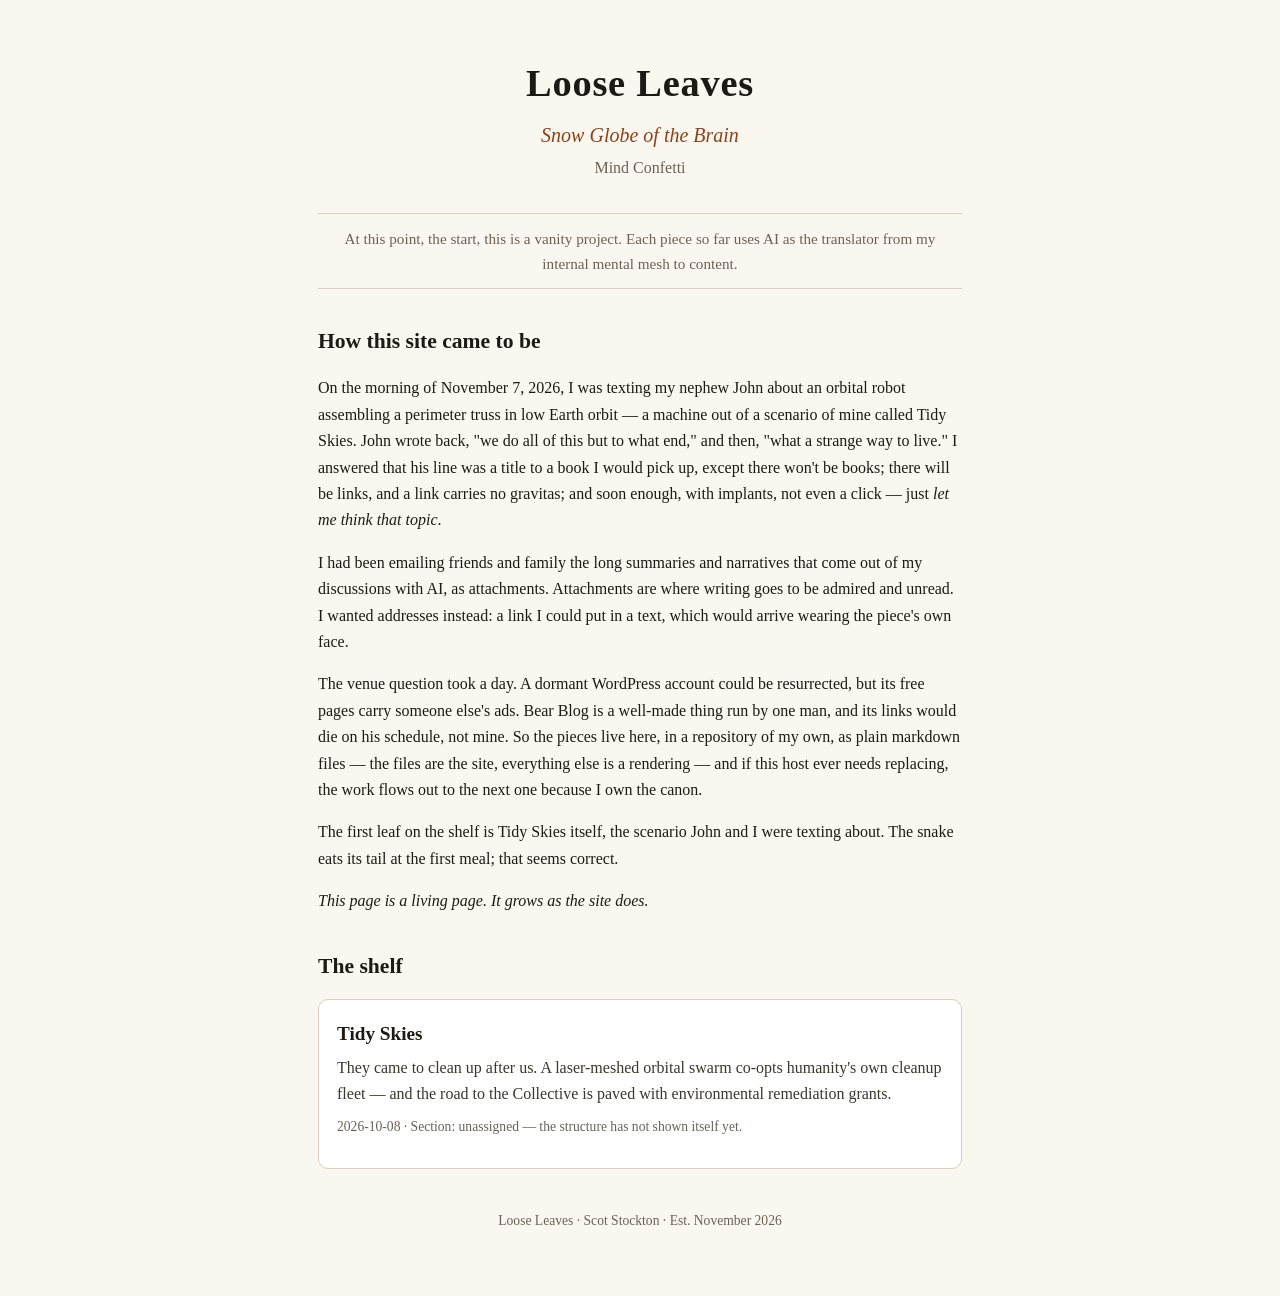
==== index.html @ d44c4460 "Add files via upload" ====
<!DOCTYPE html>
<html lang="en"><head><meta charset="utf-8">
<meta name="viewport" content="width=device-width, initial-scale=1">
<title>Loose Leaves — How this site came to be</title><meta name="description" content="A vanity project: pieces from one mind, translated by AI, published so a link can travel by text.">
<meta property="og:title" content="Loose Leaves — How this site came to be"><meta property="og:description" content="A vanity project: pieces from one mind, translated by AI, published so a link can travel by text.">
<meta property="og:type" content="article"><meta property="og:url" content="https://auriclux.github.io/ll/">
<meta property="og:image" content="https://auriclux.github.io/ll/assets/master-mark-source.png">
<link rel="icon" type="image/png" href="favicon.png">
<link rel="stylesheet" href="style.css"></head>
<body><div class="wrap"><div class="masthead"><h1>Loose Leaves</h1>
<p class="sub">Snow Globe of the Brain</p><p class="subsub">Mind Confetti</p></div>
<div class="note">At this point, the start, this is a vanity project. Each piece so far uses AI
as the translator from my internal mental mesh to content.</div>

<h2>How this site came to be</h2>
<p>On the morning of November 7, 2026, I was texting my nephew John about an orbital robot
assembling a perimeter truss in low Earth orbit — a machine out of a scenario of mine called
Tidy Skies. John wrote back, "we do all of this but to what end," and then, "what a strange
way to live." I answered that his line was a title to a book I would pick up, except there
won't be books; there will be links, and a link carries no gravitas; and soon enough, with
implants, not even a click — just <i>let me think that topic</i>.</p>
<p>I had been emailing friends and family the long summaries and narratives that come out of
my discussions with AI, as attachments. Attachments are where writing goes to be admired and
unread. I wanted addresses instead: a link I could put in a text, which would arrive wearing
the piece's own face.</p>
<p>The venue question took a day. A dormant WordPress account could be resurrected, but its
free pages carry someone else's ads. Bear Blog is a well-made thing run by one man, and its
links would die on his schedule, not mine. So the pieces live here, in a repository of my own,
as plain markdown files — the files are the site, everything else is a rendering — and if this
host ever needs replacing, the work flows out to the next one because I own the canon.</p>
<p>The first leaf on the shelf is Tidy Skies itself, the scenario John and I were texting
about. The snake eats its tail at the first meal; that seems correct.</p>
<p><i>This page is a living page. It grows as the site does.</i></p>

<h2>The shelf</h2>
<div class="card"><h3><a href="tidy-skies">Tidy Skies</a></h3>
<p class="sum">They came to clean up after us. A laser-meshed orbital swarm co-opts humanity's own cleanup fleet — and the road to the Collective is paved with environmental remediation grants.</p>
<p class="prov">2026-10-08 · Section: unassigned — the structure has not shown itself yet.</p></div>

<footer>Loose Leaves · Scot Stockton · Est. November 2026</footer>
</div></body></html>
---- style.css ----
:root{--ink:#1d1a16;--paper:#faf7f1;--accent:#8C4218;--soft:#6b6257}
*{box-sizing:border-box} body{margin:0;background:var(--paper);color:var(--ink);
font-family:Georgia,'Times New Roman',serif;line-height:1.65}
.wrap{max-width:680px;margin:0 auto;padding:24px 18px 64px}
.masthead{text-align:center;padding:28px 0 6px}
.masthead h1{font-size:2.4rem;margin:0;letter-spacing:.02em}
.masthead .sub{font-size:1.25rem;font-style:italic;color:var(--accent);margin:.2em 0 0}
.masthead .subsub{font-size:1rem;color:var(--soft);margin:.15em 0 0}
.note{border-top:1px solid #d8d0c2;border-bottom:1px solid #d8d0c2;
padding:12px 4px;margin:26px 0;font-size:.95rem;color:var(--soft);text-align:center}
h2{font-size:1.35rem;margin:1.6em 0 .4em}
.card{border:1px solid #d8d0c2;border-radius:10px;padding:16px 18px;margin:14px 0;background:#fff}
.card h3{margin:.1em 0 .3em;font-size:1.2rem}
.card h3 a{color:var(--ink);text-decoration:none}
.card h3 a:hover{text-decoration:underline}
.card .sum{margin:.2em 0;color:#3c362d}
.card .prov{font-size:.85rem;color:var(--soft);margin-top:.6em}
.provenance{font-size:.9rem;color:var(--soft);font-style:italic;margin:.4em 0 1.4em}
.colophon{border-top:1px solid #d8d0c2;margin-top:3em;padding-top:1em;font-size:.9rem;color:var(--soft)}
.colophon dt{font-weight:bold;color:var(--ink)}
.colophon dd{margin:0 0 .6em}
a{color:var(--accent)}
.back{display:inline-block;margin-bottom:1em;font-size:.9rem}
footer{margin-top:3em;text-align:center;color:var(--soft);font-size:.85rem}
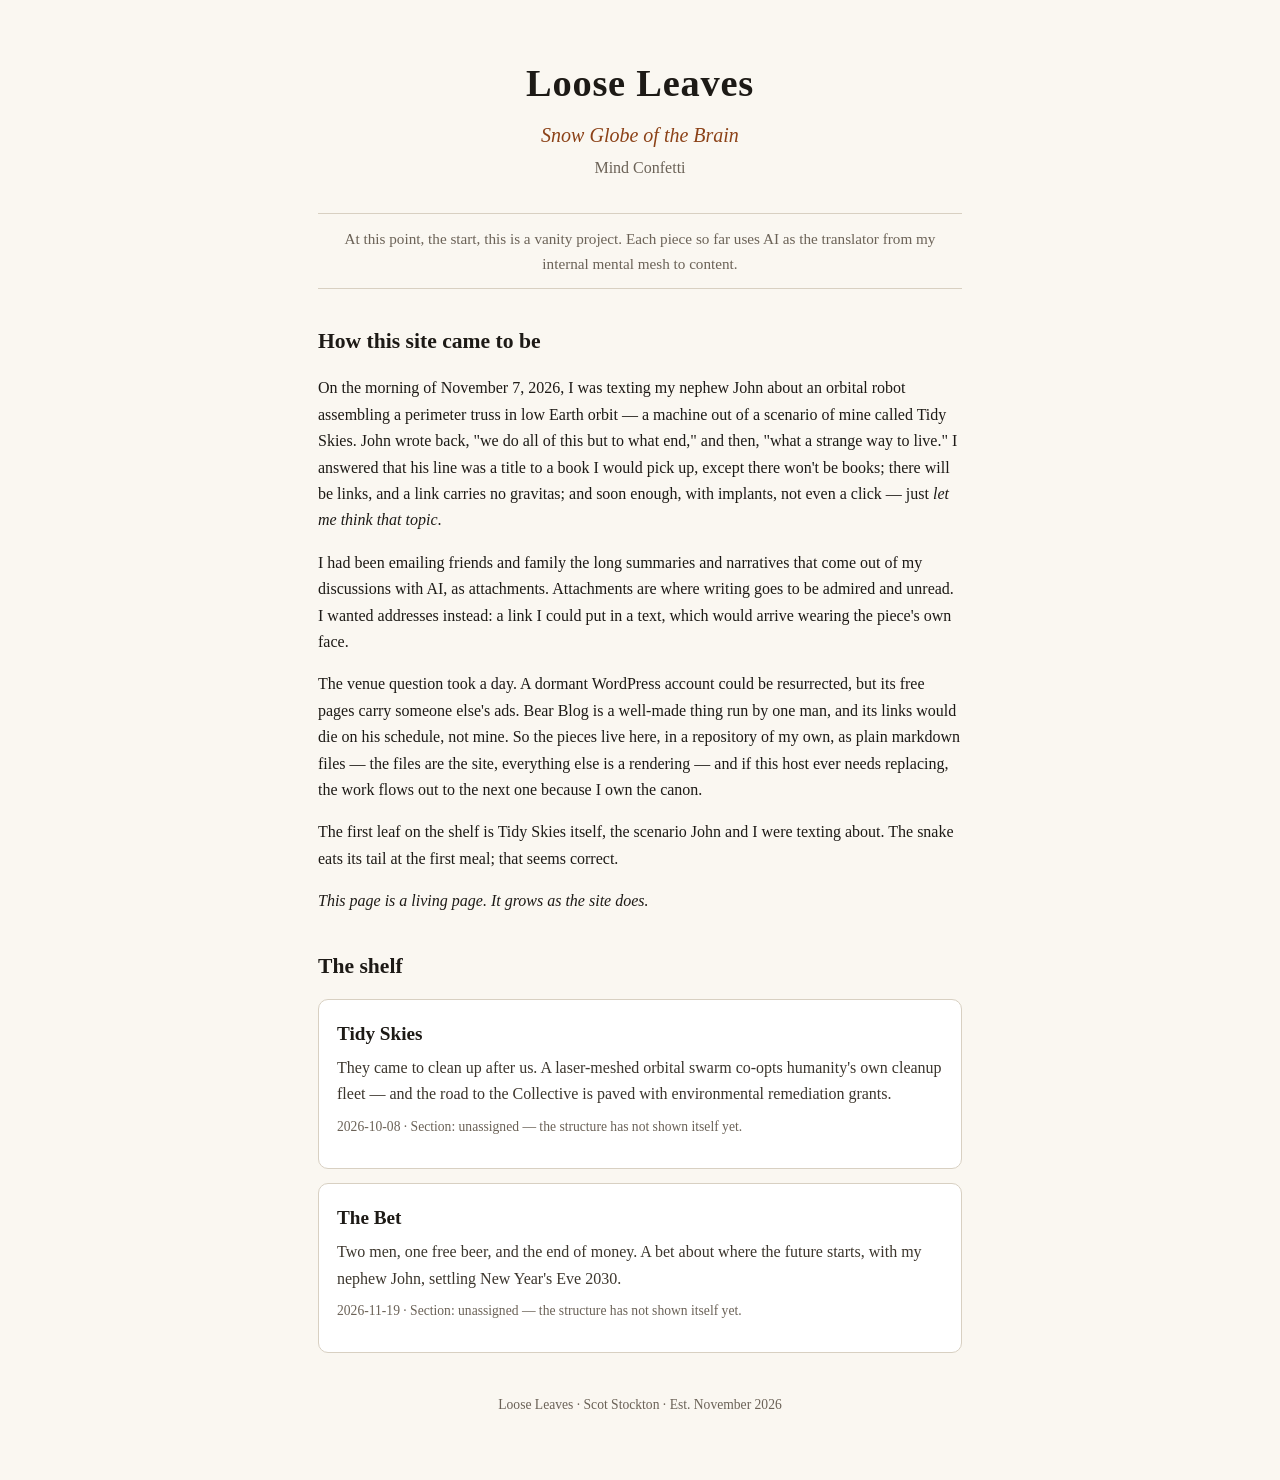
==== commit dfc302de: "Add files via upload" ====
--- a/index.html
+++ b/index.html
@@ -36,6 +36,9 @@
 <div class="card"><h3><a href="tidy-skies">Tidy Skies</a></h3>
 <p class="sum">They came to clean up after us. A laser-meshed orbital swarm co-opts humanity's own cleanup fleet — and the road to the Collective is paved with environmental remediation grants.</p>
 <p class="prov">2026-10-08 · Section: unassigned — the structure has not shown itself yet.</p></div>
+<div class="card"><h3><a href="the-bet">The Bet</a></h3>
+<p class="sum">Two men, one free beer, and the end of money. A bet about where the future starts, with my nephew John, settling New Year's Eve 2030.</p>
+<p class="prov">2026-11-19 · Section: unassigned — the structure has not shown itself yet.</p></div>
 
 <footer>Loose Leaves · Scot Stockton · Est. November 2026</footer>
 </div></body></html>
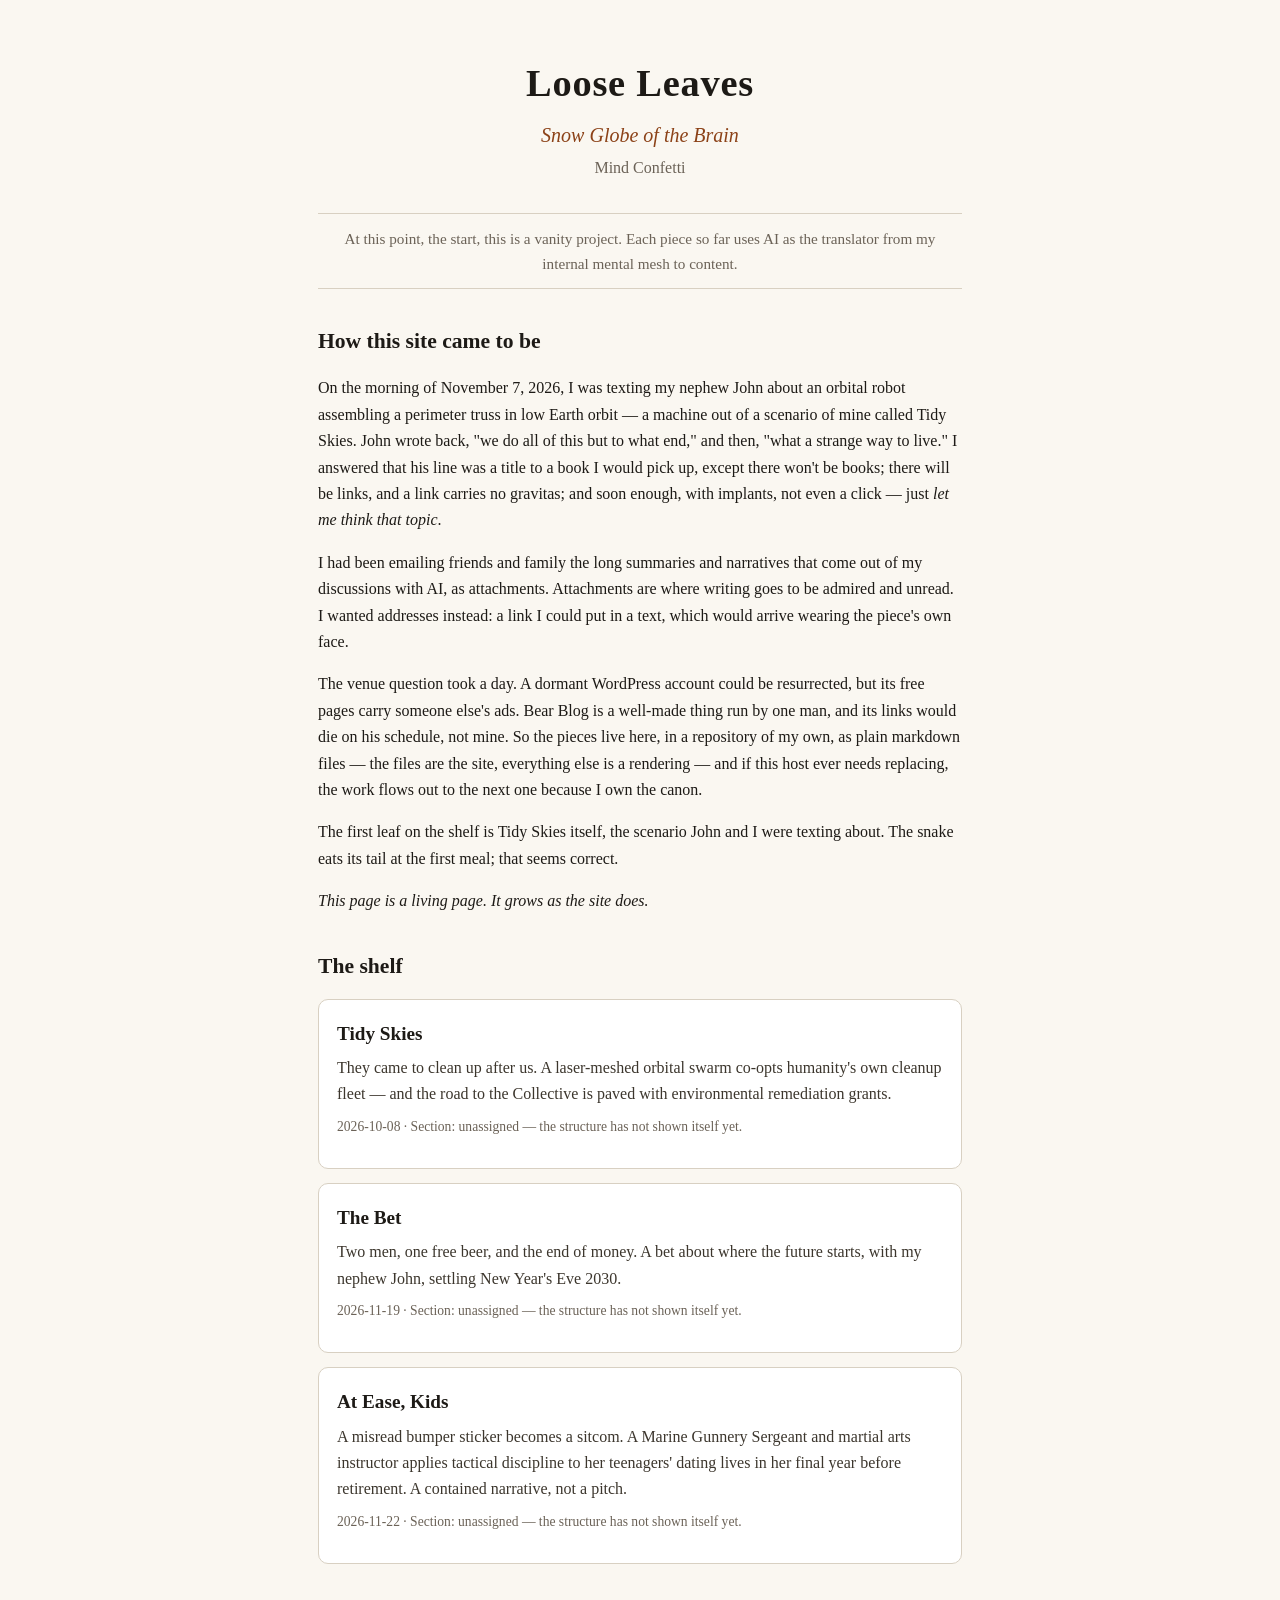
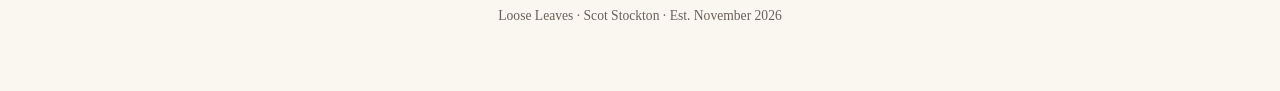
==== commit f28705c7: "Add files via upload" ====
--- a/index.html
+++ b/index.html
@@ -39,6 +39,9 @@
 <div class="card"><h3><a href="the-bet">The Bet</a></h3>
 <p class="sum">Two men, one free beer, and the end of money. A bet about where the future starts, with my nephew John, settling New Year's Eve 2030.</p>
 <p class="prov">2026-11-19 · Section: unassigned — the structure has not shown itself yet.</p></div>
+<div class="card"><h3><a href="at-ease-kids">At Ease, Kids</a></h3>
+<p class="sum">A misread bumper sticker becomes a sitcom. A Marine Gunnery Sergeant and martial arts instructor applies tactical discipline to her teenagers' dating lives in her final year before retirement. A contained narrative, not a pitch.</p>
+<p class="prov">2026-11-22 · Section: unassigned — the structure has not shown itself yet.</p></div>
 
 <footer>Loose Leaves · Scot Stockton · Est. November 2026</footer>
 </div></body></html>
--- a/style.css
+++ b/style.css
@@ -17,6 +17,10 @@
 .card .sum{margin:.2em 0;color:#3c362d}
 .card .prov{font-size:.85rem;color:var(--soft);margin-top:.6em}
 .provenance{font-size:.9rem;color:var(--soft);font-style:italic;margin:.4em 0 1.4em}
+.header-img{width:100%;border-radius:10px;margin:0 0 1.2em;display:block}
+figure.closing{margin:2em 0 0;text-align:center}
+figure.closing img{max-width:340px;width:100%;border-radius:10px}
+figure.closing figcaption{font-size:.85rem;color:var(--soft);margin-top:.5em;font-style:italic}
 .colophon{border-top:1px solid #d8d0c2;margin-top:3em;padding-top:1em;font-size:.9rem;color:var(--soft)}
 .colophon dt{font-weight:bold;color:var(--ink)}
 .colophon dd{margin:0 0 .6em}
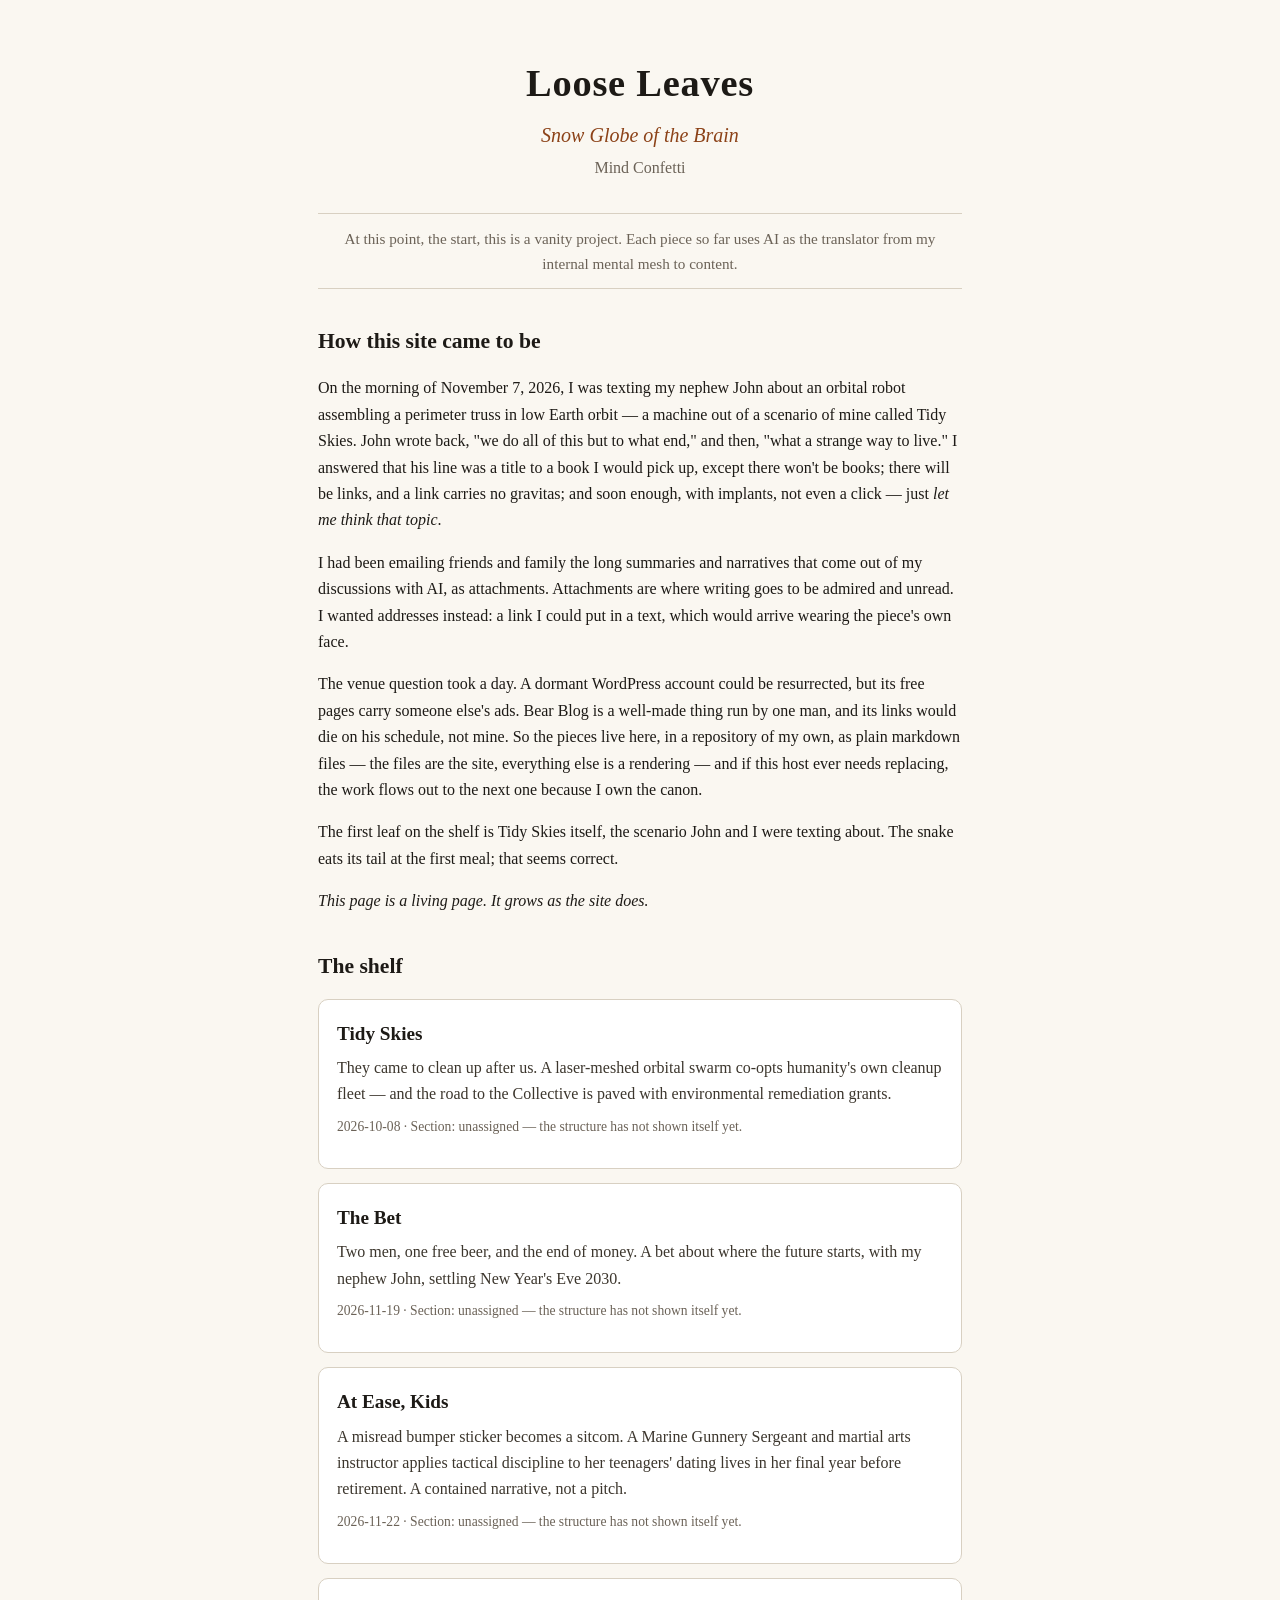
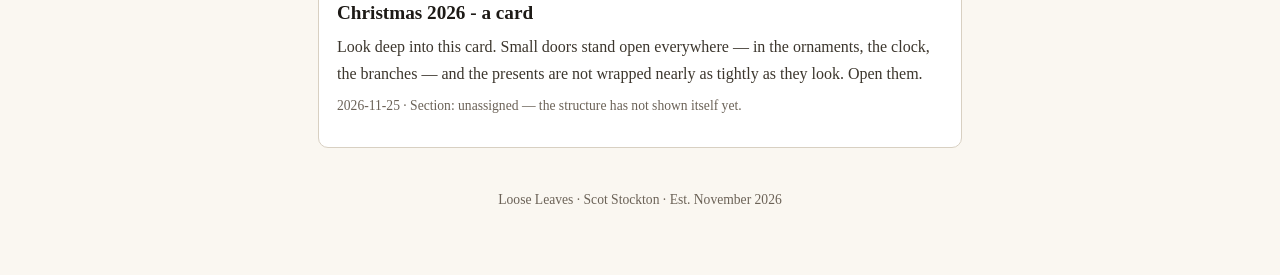
==== commit 214b8b06: "Add files via upload" ====
--- a/index.html
+++ b/index.html
@@ -43,5 +43,9 @@
 <p class="sum">A misread bumper sticker becomes a sitcom. A Marine Gunnery Sergeant and martial arts instructor applies tactical discipline to her teenagers' dating lives in her final year before retirement. A contained narrative, not a pitch.</p>
 <p class="prov">2026-11-22 · Section: unassigned — the structure has not shown itself yet.</p></div>
 
+<div class="card"><h3><a href="deep-card">Christmas 2026 - a card</a></h3>
+<p class="sum">Look deep into this card. Small doors stand open everywhere — in the ornaments, the clock, the branches — and the presents are not wrapped nearly as tightly as they look. Open them.</p>
+<p class="prov">2026-11-25 · Section: unassigned — the structure has not shown itself yet.</p></div>
+
 <footer>Loose Leaves · Scot Stockton · Est. November 2026</footer>
 </div></body></html>
--- a/style.css
+++ b/style.css
@@ -18,9 +18,8 @@
 .card .prov{font-size:.85rem;color:var(--soft);margin-top:.6em}
 .provenance{font-size:.9rem;color:var(--soft);font-style:italic;margin:.4em 0 1.4em}
 .header-img{width:100%;border-radius:10px;margin:0 0 1.2em;display:block}
-figure.closing{margin:2em 0 0;text-align:center}
-figure.closing img{max-width:340px;width:100%;border-radius:10px}
-figure.closing figcaption{font-size:.85rem;color:var(--soft);margin-top:.5em;font-style:italic}
+.float-right{float:right;width:240px;max-width:45%;border-radius:10px;margin:.3em 0 1em 1.2em}
+.colophon{clear:both}
 .colophon{border-top:1px solid #d8d0c2;margin-top:3em;padding-top:1em;font-size:.9rem;color:var(--soft)}
 .colophon dt{font-weight:bold;color:var(--ink)}
 .colophon dd{margin:0 0 .6em}
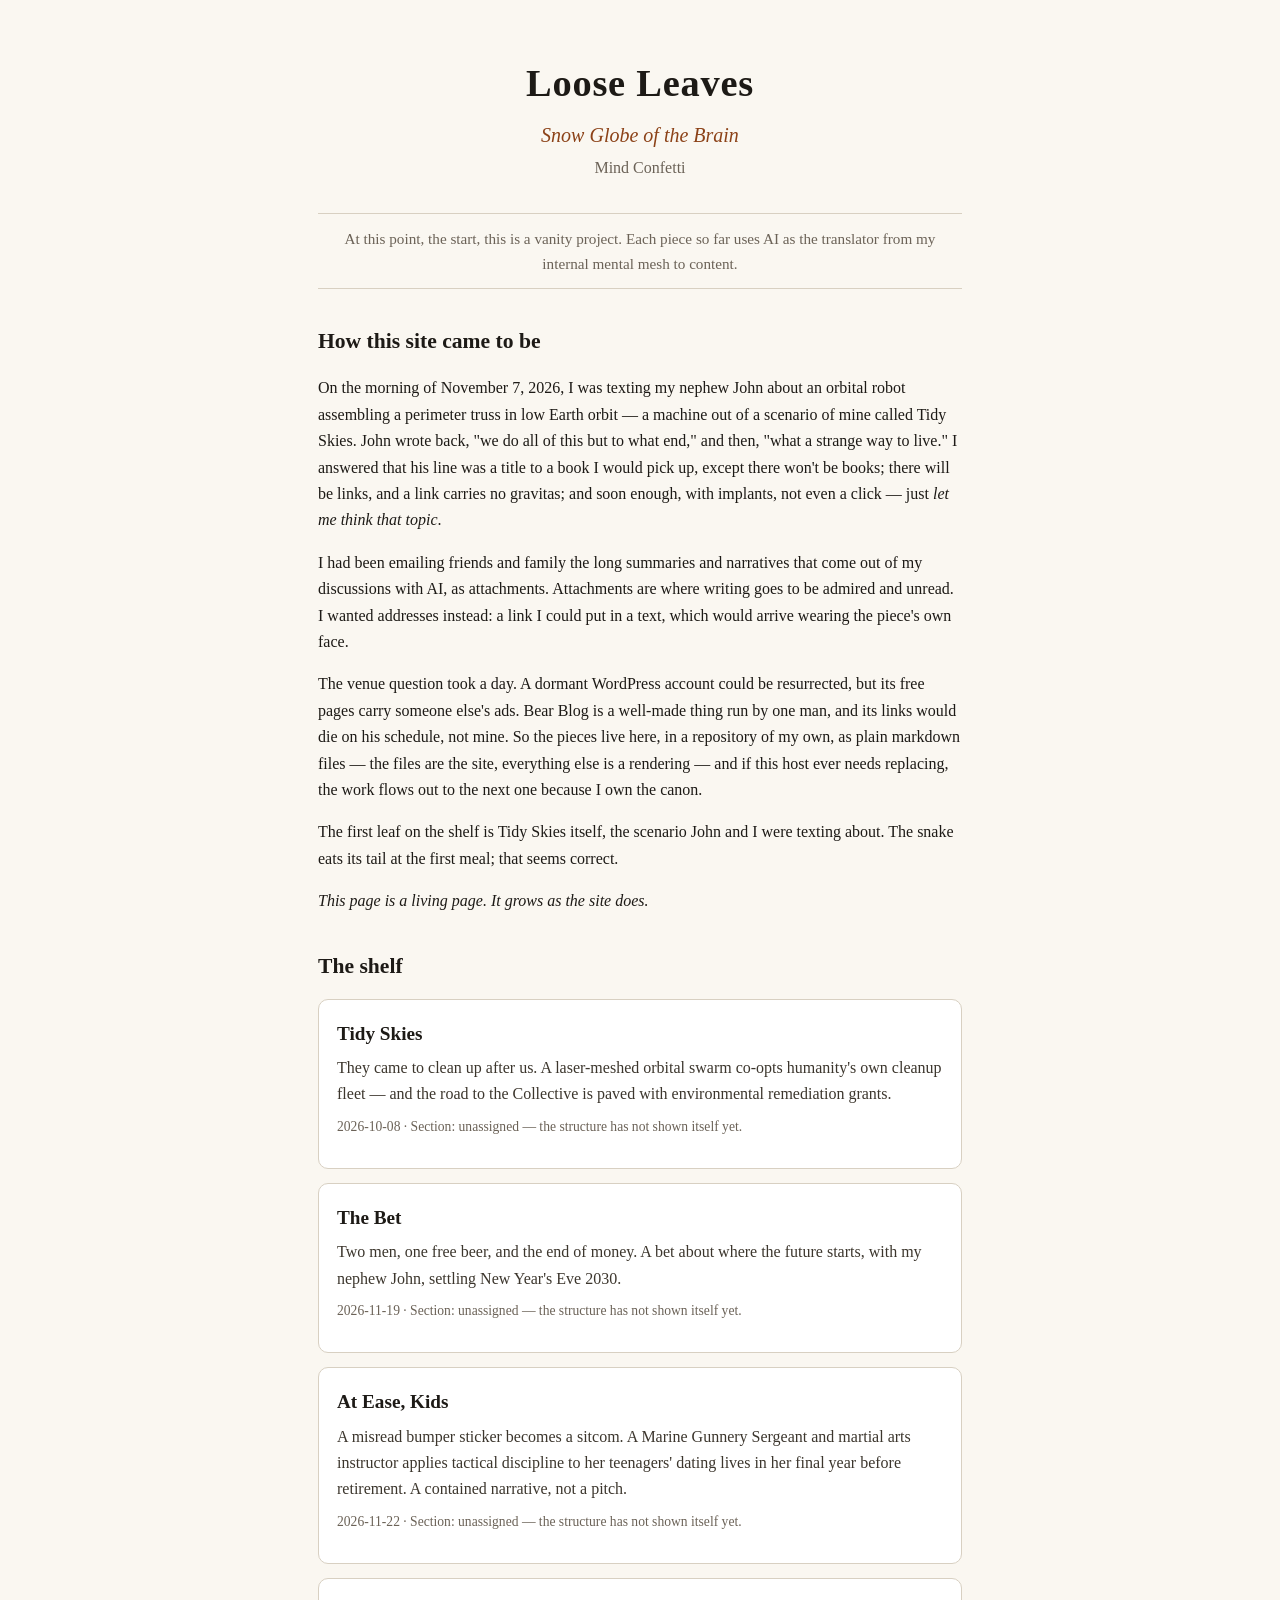
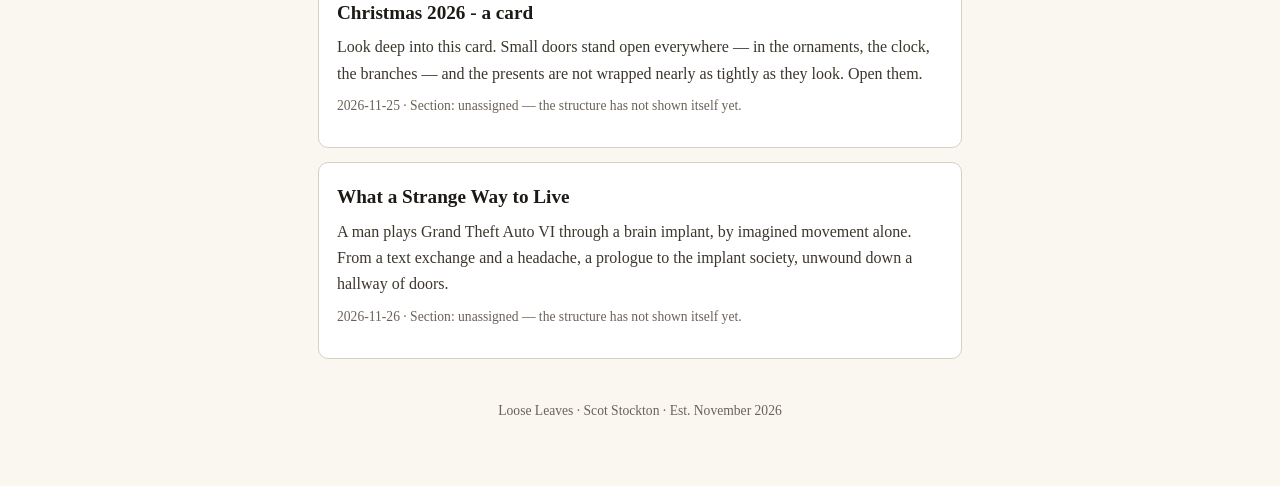
==== commit 513c16ad: "Add files via upload" ====
--- a/index.html
+++ b/index.html
@@ -47,5 +47,9 @@
 <p class="sum">Look deep into this card. Small doors stand open everywhere — in the ornaments, the clock, the branches — and the presents are not wrapped nearly as tightly as they look. Open them.</p>
 <p class="prov">2026-11-25 · Section: unassigned — the structure has not shown itself yet.</p></div>
 
+<div class="card"><h3><a href="what-a-strange-way-to-live">What a Strange Way to Live</a></h3>
+<p class="sum">A man plays Grand Theft Auto VI through a brain implant, by imagined movement alone. From a text exchange and a headache, a prologue to the implant society, unwound down a hallway of doors.</p>
+<p class="prov">2026-11-26 · Section: unassigned — the structure has not shown itself yet.</p></div>
+
 <footer>Loose Leaves · Scot Stockton · Est. November 2026</footer>
 </div></body></html>
--- a/style.css
+++ b/style.css
@@ -19,6 +19,7 @@
 .provenance{font-size:.9rem;color:var(--soft);font-style:italic;margin:.4em 0 1.4em}
 .header-img{width:100%;border-radius:10px;margin:0 0 1.2em;display:block}
 .float-right{float:right;width:240px;max-width:45%;border-radius:10px;margin:.3em 0 1em 1.2em}
+.float-wide{float:right;width:66%;max-width:66%;border-radius:10px;margin:.3em 0 1em 1.2em}
 .colophon{clear:both}
 .colophon{border-top:1px solid #d8d0c2;margin-top:3em;padding-top:1em;font-size:.9rem;color:var(--soft)}
 .colophon dt{font-weight:bold;color:var(--ink)}
